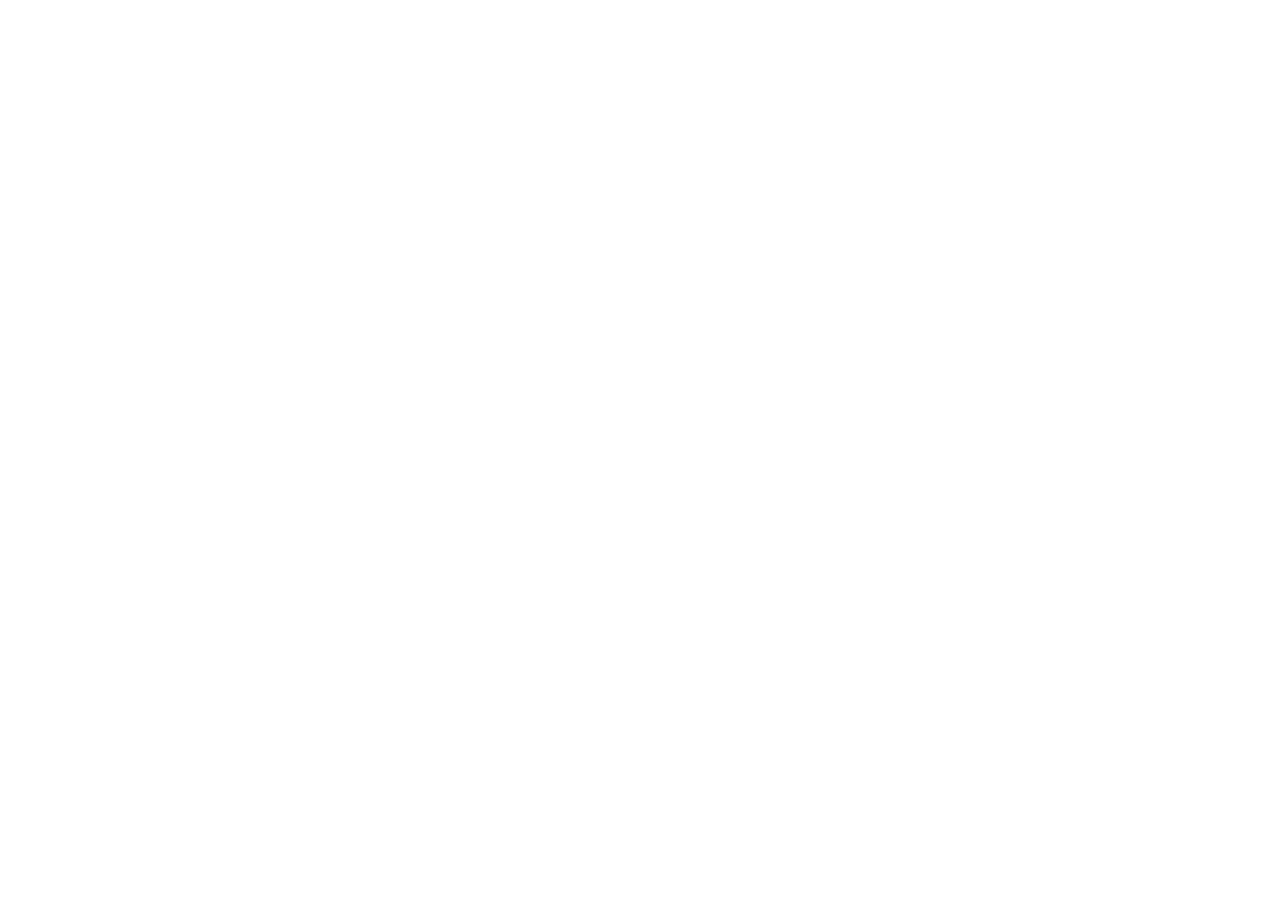
==== about.html @ 98552d1d "Init : création du dépôt, arborescence des fichiers et structure HTML de base" ====
<!DOCTYPE html>
<html lang="fr">
<head>
 <meta charset="UTF-8">
 <meta name="viewport" content="width=device-width, initial-scale=1.0">
 <title>AfriTalent — Accueil</title>
 <!-- Bootstrap 5 via CDN : feuille de style -->
 <link
href="https://cdn.jsdelivr.net/npm/bootstrap@5.3.0/dist/css/bootstrap.min.css"
rel="stylesheet">
 <!-- Votre feuille de style personnelle -->
 <link rel="stylesheet" href="css/style.css">
</head>
<body>
 <!-- Le contenu de la page sera ajoute ici -->
 <!-- Bootstrap 5 via CDN : script JavaScript -->
 <script
src="https://cdn.jsdelivr.net/npm/bootstrap@5.3.0/dist/js/bootstrap.bundle.min.js"
></script>
 <!-- Votre script JavaScript -->
 <script src="js/main.js"></script>
 </body>
</html>
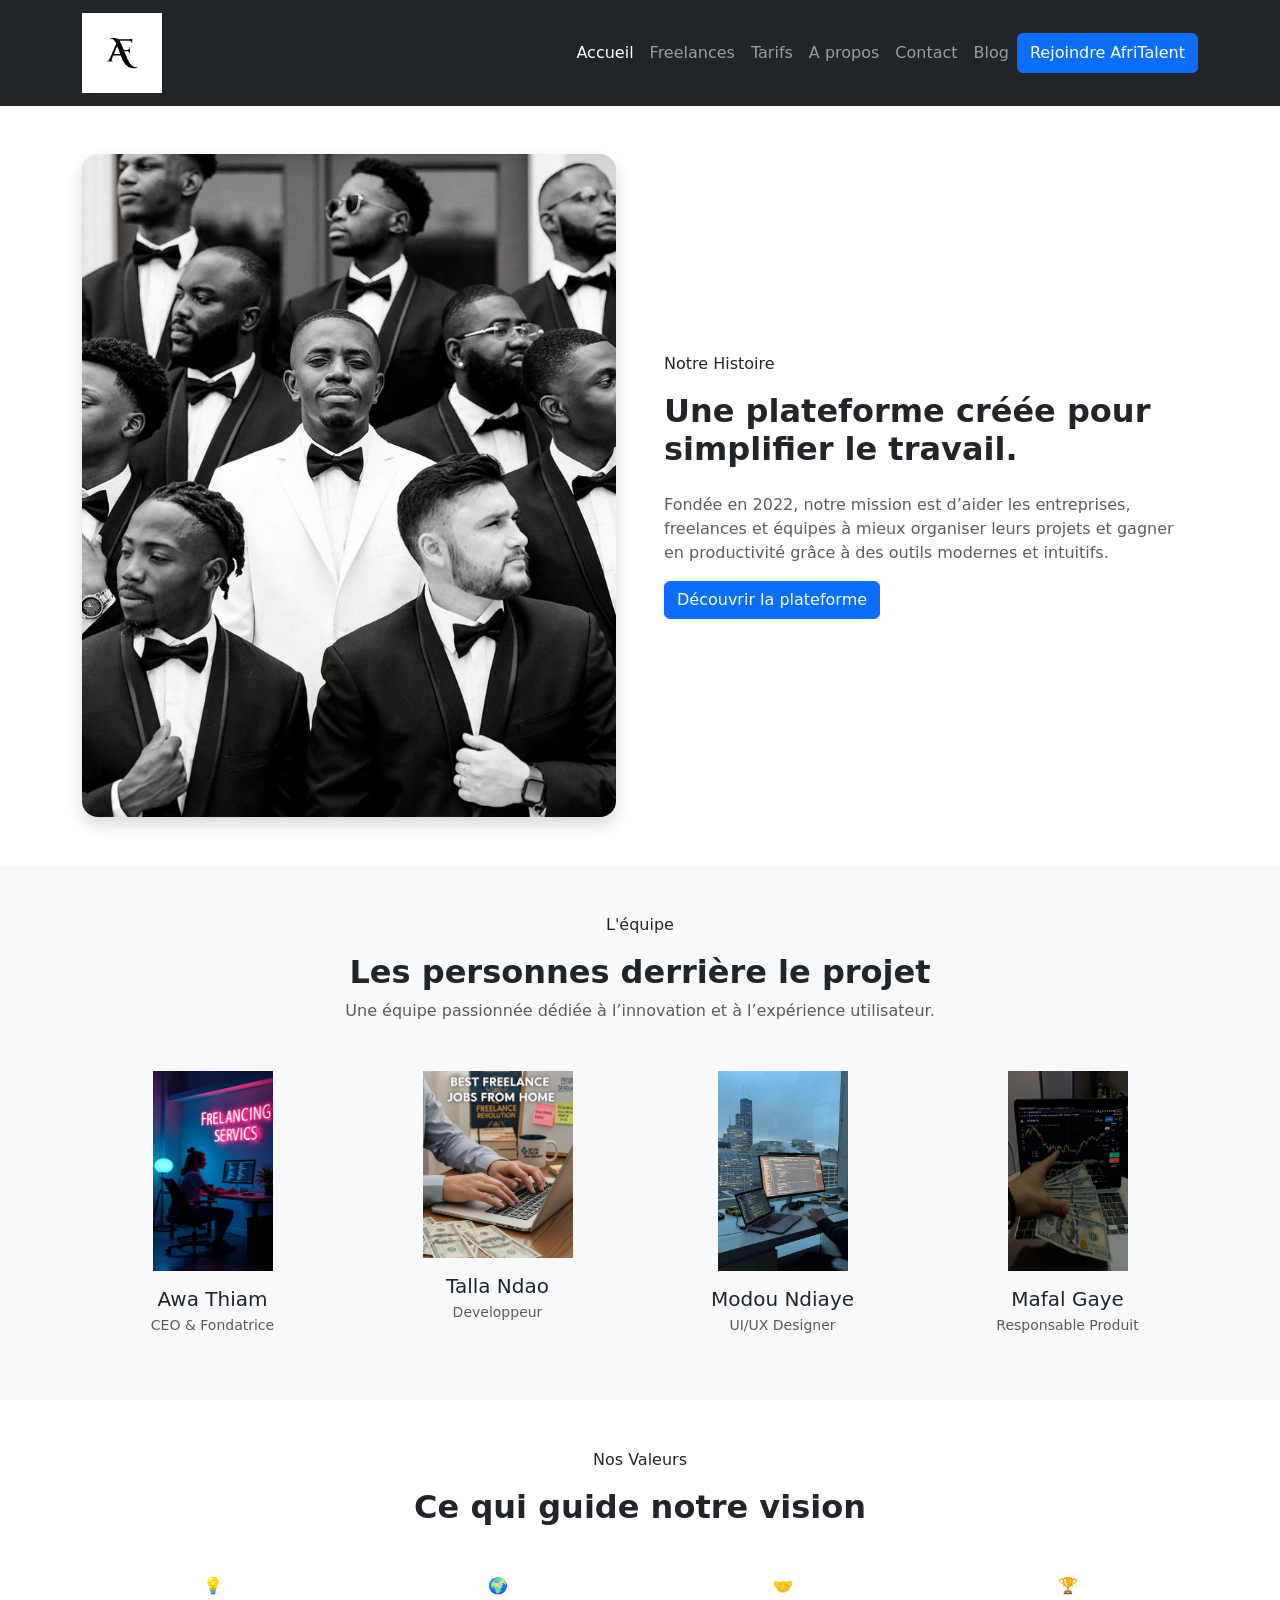
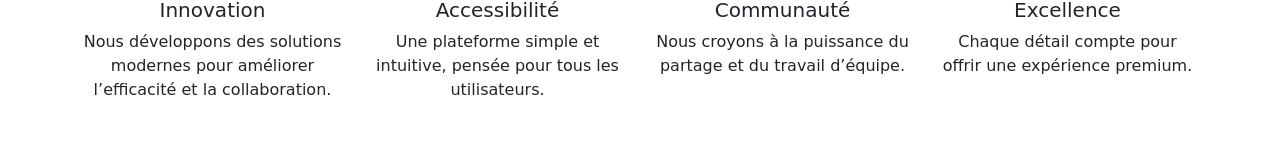
==== commit 509087a9: "HTML : structure complète des 5 pages avec sections et contenu texte" ====
--- a/about.html
+++ b/about.html
@@ -13,6 +13,226 @@
 </head>
 <body>
  <!-- Le contenu de la page sera ajoute ici -->
+  <nav class="navbar navbar-expand-lg navbar-dark bg-dark">
+ <div class="container">
+ <a class="navbar-brand" href="index.html"><img src="images/logo.png" alt="logo" width="80px"></a>
+ <button class="navbar-toggler" type="button"
+ data-bs-toggle="collapse"
+ data-bs-target="#navMenu"
+ aria-controls="navMenu"
+ aria-expanded="false"
+ aria-label="Toggle navigation">
+ <span class="navbar-toggler-icon"></span>
+ </button>
+ <div class="collapse navbar-collapse" id="navMenu">
+ <ul class="navbar-nav ms-auto">
+ <li class="nav-item"><a class="nav-link active"
+href="index.html">Accueil</a></li>
+ <li class="nav-item"><a class="nav-link"
+href="freelances.html">Freelances</a></li>
+ <li class="nav-item"><a class="nav-link"
+href="tarifs.html">Tarifs</a></li>
+ <li class="nav-item"><a class="nav-link" href="about.html">A
+propos</a></li>
+ <li class="nav-item"><a class="nav-link"
+href="contact.html">Contact</a></li>
+<li class="nav-item"><a class="nav-link"
+href="blog.html">Blog</a></li>
+
+<button class="btn btn-primary">Rejoindre AfriTalent</button>
+ </ul>
+ </div>
+ </div>
+ </nav>
+
+
+<section class="history-section container py-5">
+  <div class="row align-items-center g-5">
+
+    <div class="col-lg-6">
+      <img
+        src="images/WhatsApp Image 2026-05-12 at 22.22.07.jpeg"
+        alt="Notre équipe"
+        class="img-fluid rounded-4 shadow"
+      >
+    </div>
+
+    <div class="col-lg-6">
+      <span class="section-badge">Notre Histoire</span>
+
+      <h2 class="fw-bold mt-3 mb-4">
+        Une plateforme créée pour simplifier le travail.
+      </h2>
+
+      <p class="text-muted mb-3">
+        Fondée en 2022, notre mission est d’aider les entreprises,
+        freelances et équipes à mieux organiser leurs projets et gagner
+        en productivité grâce à des outils modernes et intuitifs.
+      </p>
+
+      <button class="btn btn-primary">
+        Découvrir la plateforme
+      </button>
+    </div>
+
+  </div>
+</section>
+
+
+<section class="team-section py-5 bg-light">
+  <div class="container">
+
+    <div class="text-center mb-5">
+      <span class="section-badge">L'équipe</span>
+
+      <h2 class="fw-bold mt-3">
+        Les personnes derrière le projet
+      </h2>
+
+      <p class="text-muted">
+        Une équipe passionnée dédiée à l’innovation et à l’expérience utilisateur.
+      </p>
+    </div>
+
+    <div class="row g-4">
+
+      <div class="col-md-6 col-lg-3">
+        <div class="team-card text-center">
+          <img
+            src="images/img1.jpeg"
+            alt=""
+            class="team-img"
+            width="120"
+            height="200"
+          >
+
+          <h5 class="mt-3 mb-1">Awa Thiam</h5>
+          <p class="text-muted small">CEO & Fondatrice</p>
+        </div>
+      </div>
+
+
+      <div class="col-md-6 col-lg-3">
+        <div class="team-card text-center">
+          <img
+            src="images/img2.jpeg"
+            alt=""
+            class="team-img"
+            width="150"
+          >
+
+          <h5 class="mt-3 mb-1">Talla Ndao</h5>
+          <p class="text-muted small">Developpeur</p>
+        </div>
+      </div>
+
+
+      <div class="col-md-6 col-lg-3">
+        <div class="team-card text-center">
+          <img
+            src="images/img3.jpeg"
+            alt=""
+            class="team-img"
+            width="130"
+            height="200"
+          >
+
+          <h5 class="mt-3 mb-1">Modou Ndiaye</h5>
+          <p class="text-muted small">UI/UX Designer</p>
+        </div>
+      </div>
+
+
+      <div class="col-md-6 col-lg-3">
+        <div class="team-card text-center">
+          <img
+            src="images/img4.jpeg"
+            alt=""
+            class="team-img"
+            width="120"
+            height="200"
+          >
+
+          <h5 class="mt-3 mb-1">Mafal Gaye</h5>
+          <p class="text-muted small">Responsable Produit</p>
+        </div>
+      </div>
+
+    </div>
+  </div>
+</section>
+
+
+<section class="values-section container py-5">
+
+  <div class="text-center mb-5">
+    <span class="section-badge">Nos Valeurs</span>
+
+    <h2 class="fw-bold mt-3">
+      Ce qui guide notre vision
+    </h2>
+  </div>
+
+  <div class="row g-4">
+
+    <!-- Valeur 1 -->
+    <div class="col-md-6 col-lg-3">
+      <div class="value-card text-center">
+        <div class="icon">💡</div>
+
+        <h5>Innovation</h5>
+
+        <p>
+          Nous développons des solutions modernes pour améliorer
+          l’efficacité et la collaboration.
+        </p>
+      </div>
+    </div>
+
+    <!-- Valeur 2 -->
+    <div class="col-md-6 col-lg-3">
+      <div class="value-card text-center">
+        <div class="icon">🌍</div>
+
+        <h5>Accessibilité</h5>
+
+        <p>
+          Une plateforme simple et intuitive, pensée pour tous
+          les utilisateurs.
+        </p>
+      </div>
+    </div>
+
+    <!-- Valeur 3 -->
+    <div class="col-md-6 col-lg-3">
+      <div class="value-card text-center">
+        <div class="icon">🤝</div>
+
+        <h5>Communauté</h5>
+
+        <p>
+          Nous croyons à la puissance du partage et du travail d’équipe.
+        </p>
+      </div>
+    </div>
+
+    <!-- Valeur 4 -->
+    <div class="col-md-6 col-lg-3">
+      <div class="value-card text-center">
+        <div class="icon">🏆</div>
+
+        <h5>Excellence</h5>
+
+        <p>
+          Chaque détail compte pour offrir une expérience premium.
+        </p>
+      </div>
+    </div>
+
+  </div>
+</section>
+
+
  <!-- Bootstrap 5 via CDN : script JavaScript -->
  <script
 src="https://cdn.jsdelivr.net/npm/bootstrap@5.3.0/dist/js/bootstrap.bundle.min.js"
@@ -20,4 +240,5 @@
  <!-- Votre script JavaScript -->
  <script src="js/main.js"></script>
  </body>
-</html>+</html>
+
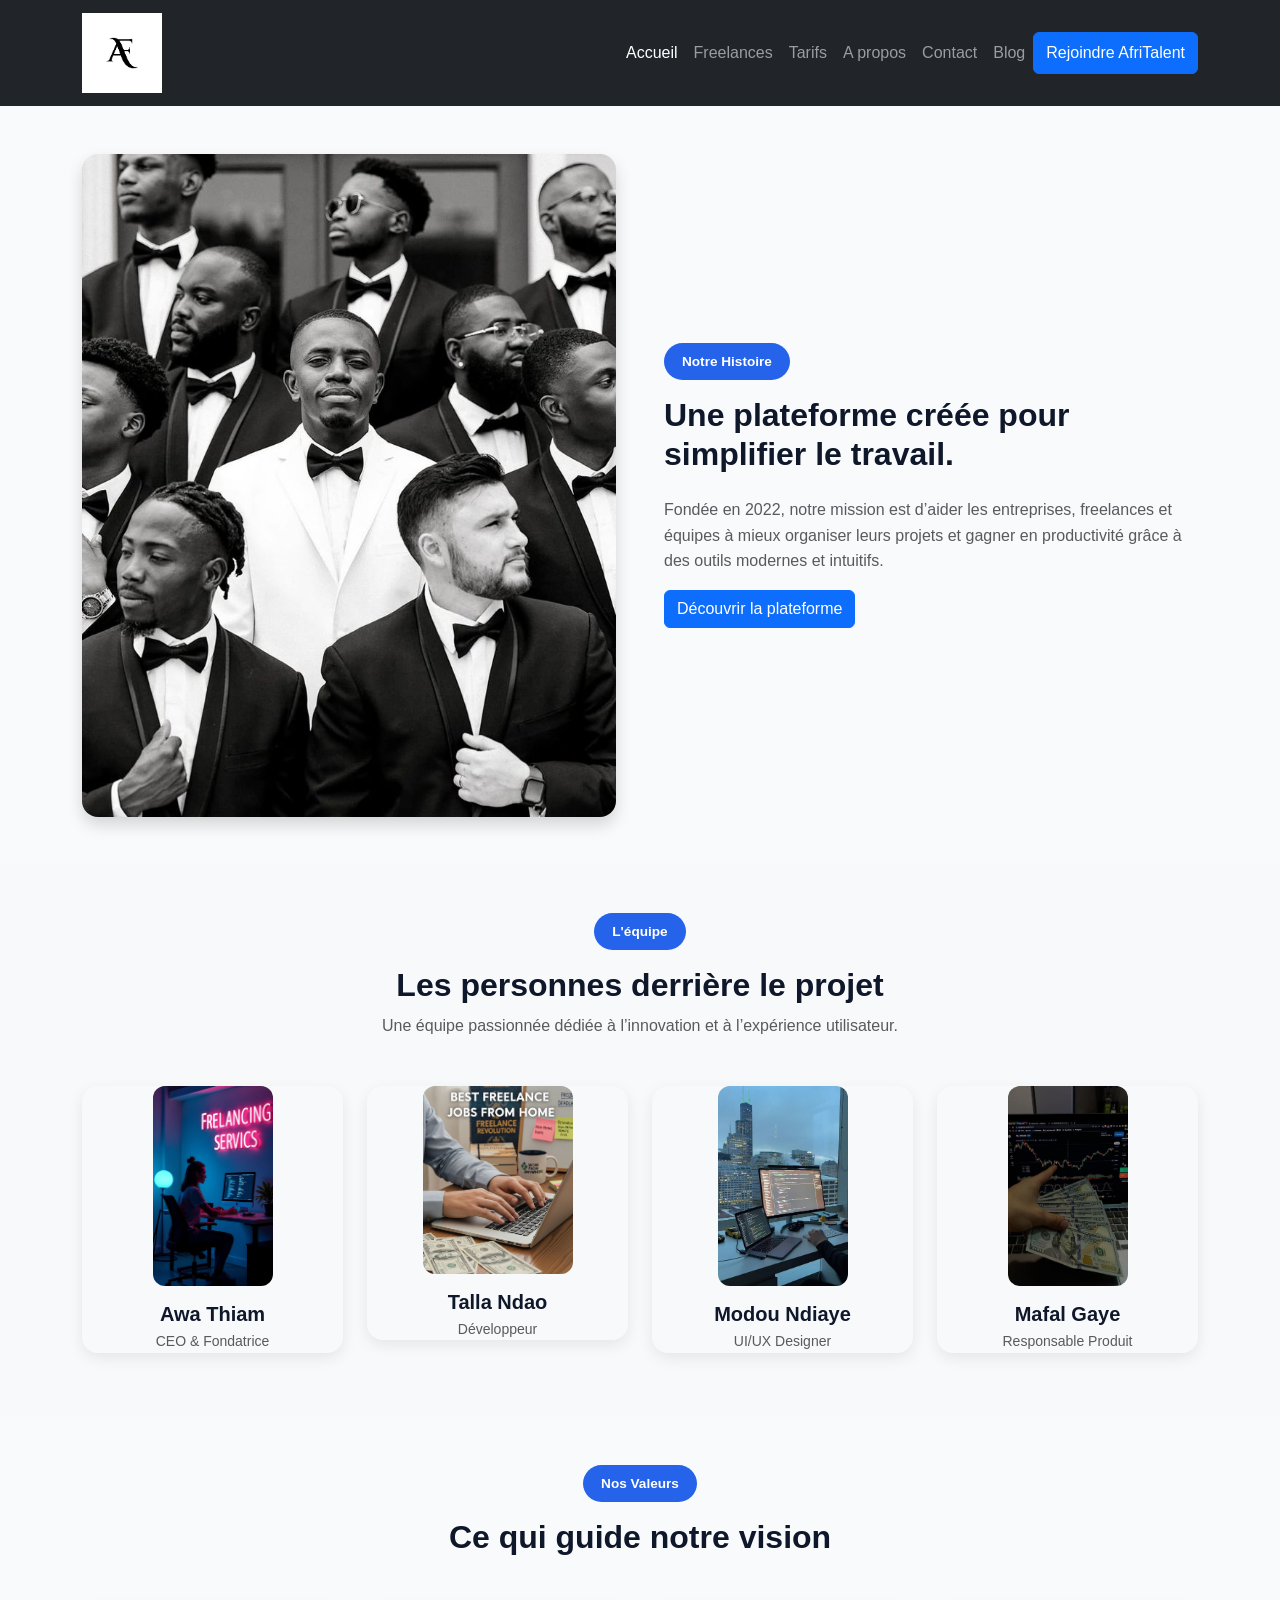
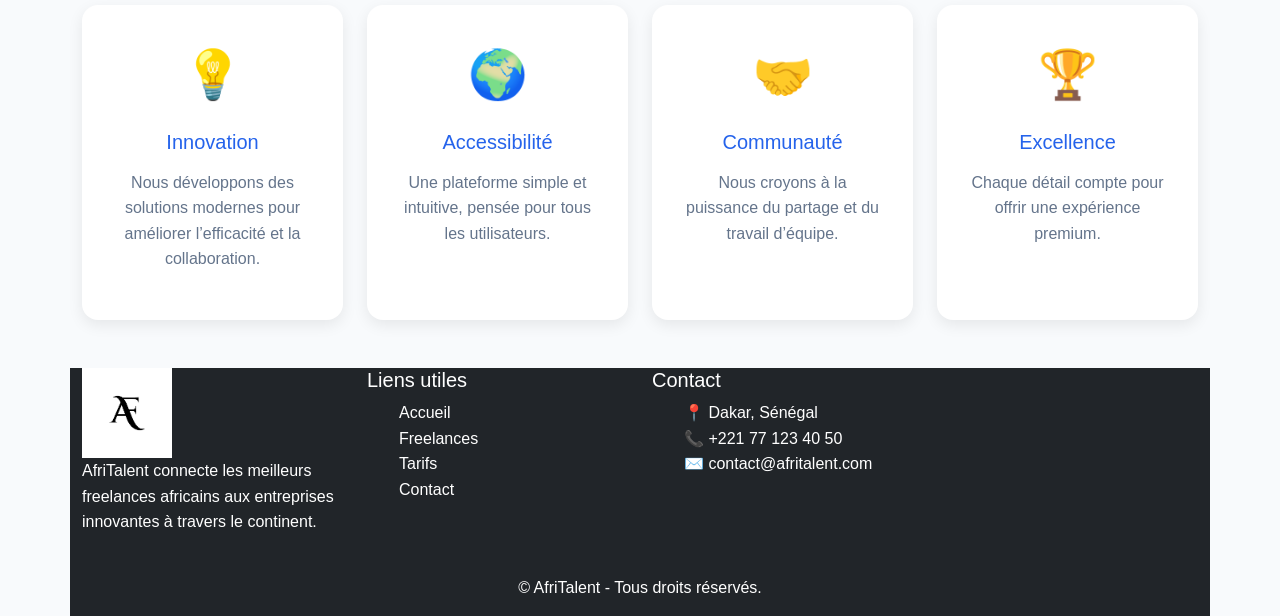
==== commit 35bdfa10: "CSS : Bento Grid, sections hero et catégories, effets hover" ====
--- a/about.html
+++ b/about.html
@@ -96,69 +96,39 @@
 
     <div class="row g-4">
 
-      <div class="col-md-6 col-lg-3">
-        <div class="team-card text-center">
-          <img
-            src="images/img1.jpeg"
-            alt=""
-            class="team-img"
-            width="120"
-            height="200"
-          >
-
-          <h5 class="mt-3 mb-1">Awa Thiam</h5>
-          <p class="text-muted small">CEO & Fondatrice</p>
-        </div>
-      </div>
-
-
-      <div class="col-md-6 col-lg-3">
-        <div class="team-card text-center">
-          <img
-            src="images/img2.jpeg"
-            alt=""
-            class="team-img"
-            width="150"
-          >
-
-          <h5 class="mt-3 mb-1">Talla Ndao</h5>
-          <p class="text-muted small">Developpeur</p>
-        </div>
-      </div>
-
-
-      <div class="col-md-6 col-lg-3">
-        <div class="team-card text-center">
-          <img
-            src="images/img3.jpeg"
-            alt=""
-            class="team-img"
-            width="130"
-            height="200"
-          >
-
-          <h5 class="mt-3 mb-1">Modou Ndiaye</h5>
-          <p class="text-muted small">UI/UX Designer</p>
-        </div>
-      </div>
-
-
-      <div class="col-md-6 col-lg-3">
-        <div class="team-card text-center">
-          <img
-            src="images/img4.jpeg"
-            alt=""
-            class="team-img"
-            width="120"
-            height="200"
-          >
-
-          <h5 class="mt-3 mb-1">Mafal Gaye</h5>
-          <p class="text-muted small">Responsable Produit</p>
-        </div>
-      </div>
-
-    </div>
+  <div class="col-md-6 col-lg-3">
+    <div class="team-card text-center">
+      <img src="images/img1.jpeg" class="team-img" width="120" height="200">
+      <h5 class="mt-3 mb-1">Awa Thiam</h5>
+      <p class="text-muted small">CEO & Fondatrice</p>
+    </div>
+  </div>
+
+  <div class="col-md-6 col-lg-3">
+    <div class="team-card text-center">
+      <img src="images/img2.jpeg" class="team-img" width="150">
+      <h5 class="mt-3 mb-1">Talla Ndao</h5>
+      <p class="text-muted small">Développeur</p>
+    </div>
+  </div>
+
+  <div class="col-md-6 col-lg-3">
+    <div class="team-card text-center">
+      <img src="images/img3.jpeg" class="team-img" width="130" height="200">
+      <h5 class="mt-3 mb-1">Modou Ndiaye</h5>
+      <p class="text-muted small">UI/UX Designer</p>
+    </div>
+  </div>
+
+  <div class="col-md-6 col-lg-3">
+    <div class="team-card text-center">
+      <img src="images/img4.jpeg" class="team-img" width="120" height="200">
+      <h5 class="mt-3 mb-1">Mafal Gaye</h5>
+      <p class="text-muted small">Responsable Produit</p>
+    </div>
+  </div>
+
+</div>
   </div>
 </section>
 
@@ -231,6 +201,95 @@
 
   </div>
 </section>
+
+<footer id="footer">
+
+  <div class="container">
+
+    <div class="row bg-dark">
+
+      <div class="col-lg-3 col-md-6 mb-4">
+
+        <div class="footer-logo">
+
+          <img
+            src="images/logo.png"
+            alt="Logo AfriTalent"
+            width="90"
+          >
+
+        </div>
+
+        <p class="footer-description text-white">
+          AfriTalent connecte les meilleurs freelances africains
+          aux entreprises innovantes à travers le continent.
+        </p>
+
+      </div>
+
+      <div class="col-lg-3 col-md-6 mb-4 text-white">
+
+        <h5 class="text-white">
+          Liens utiles
+        </h5>
+
+        <ul class="footer-links">
+
+          <li>
+            <a href="index.html" class="text-white">Accueil</a>
+          </li>
+
+          <li>
+            <a href="freelances.html" class="text-white">Freelances</a>
+          </li>
+
+          <li>
+            <a href="tarifs.html" class="text-white">Tarifs</a>
+          </li>
+
+          <li>
+            <a href="contact.html" class="text-white">Contact</a>
+          </li>
+
+        </ul>
+
+      </div>
+
+      <div class="col-lg-3 col-md-6 mb-4 text-white">
+
+        <h5>
+          Contact
+        </h5>
+
+        <ul class="footer-contact">
+
+          <li>
+            📍 Dakar, Sénégal
+          </li>
+
+          <li>
+            📞 +221 77 123 40 50
+          </li>
+
+          <li>
+            ✉️ contact@afritalent.com
+          </li>
+
+        </ul>
+
+      </div>
+      
+
+      <div>
+
+        <p class="text-center text-white">
+          © <span id="year"></span> AfriTalent - Tous droits réservés.
+        </p>
+    </div>
+    </div>
+  </div>
+
+</footer>
 
 
  <!-- Bootstrap 5 via CDN : script JavaScript -->
--- a/css/style.css
+++ b/css/style.css
@@ -0,0 +1,382 @@
+:root {
+  /* Couleurs */
+  --color-primary: #2563eb;
+  --color-secondary: #1e293b;
+  --color-background: #f8fafc;
+  --color-surface: #ffffff;
+  --color-border: #0f172a;
+  --color-text: #0f172a;
+
+  /* Polices */
+  --font-main: "Inter", sans-serif;
+  --font-title: "Poppins", sans-serif;
+
+  /* Tailles de texte */
+  --text-sm: 0.875rem;
+  --text-md: 1rem;
+  --text-lg: 1.5rem;
+
+  /* Espacements */
+  --spacing-sm: 0.5rem;
+  --spacing-md: 1rem;
+  --spacing-lg: 2rem;
+
+  /* Bordures */
+  --radius-sm: 6px;
+  --radius-md: 12px;
+}
+
+
+
+/* Import Google Fonts */
+@import url('https://fonts.googleapis.com/css2?family=Inter:wght@400;500;600;700&family=Poppins:wght@500;600;700&display=swap');
+
+/* Variables */
+:root {
+  --font-main: "Inter", sans-serif;
+  --font-title: "Poppins", sans-serif;
+}
+
+/* Application des polices */
+body {
+  font-family: var(--font-main);
+}
+
+h1,
+h2,
+h3,
+h4,
+h5,
+h6 {
+  font-family: var(--font-title);
+}
+
+
+
+:root {
+  /* Palette principale */
+  --color-primary: #2563eb;       /* Bleu principal */
+  /* --color-primary-dark: #0000ff;  Bleu foncé */
+
+  /* Couleurs de fond */
+  --color-background: #f8fafc;    /* Fond global */
+  /* --color-surface: #ffffff;       Cartes / sections */
+
+  /* Texte */
+  --color-text: #0f172a;          /* Texte principal */
+  --color-text-light: #64748b;    /* Texte secondaire */
+
+  /* États */
+  --color-success: #00ff00;       /* Succès */
+  --color-warning: #f59e0b;       /* Avertissement */
+  --color-danger: #dc2626;        /* Erreur */
+
+  --color-border: #e2e8f0;
+}
+
+
+
+   /* RESET CSS */
+
+*,
+*::before,
+*::after {
+  margin: 0;
+  padding: 0;
+  box-sizing: border-box;
+}
+
+
+html {
+  font-size: 16px;
+  scroll-behavior: smooth;
+}
+
+
+body {
+  font-family: "Inter", sans-serif;
+  line-height: 1.6;
+
+  background-color: #f8fafc;
+  color: #0f172a;
+
+  min-height: 100vh;
+}
+
+img {
+  max-width: 100%;
+  display: block;
+}
+
+a {
+  text-decoration: none;
+  color: inherit;
+}
+
+ul,
+ol {
+  list-style: none;
+}
+
+button,
+input,
+textarea,
+select {
+  font: inherit;
+}
+
+
+/* =========================
+COMMIT 4
+========================= */
+
+/* HERO */
+
+/* =========================
+TEAM CARDS
+========================= */
+
+.team-card {
+/* background: #ffffff; */
+border-radius: 16px;
+box-shadow: 0 5px 15px rgba(0,0,0,0.08);
+transition: all 0.3s ease;
+}
+
+/* Hover */
+.team-card:hover {
+transform: translateY(-10px);
+box-shadow: 0 15px 30px rgba(0,0,0,0.15);
+}
+
+/* Image équipe */
+.team-img {
+border-radius: 12px;
+object-fit: cover;
+margin: 0 auto;
+}
+
+/* Nom */
+.team-card h5 {
+font-weight: 700;
+margin-top: 15px;
+}
+
+/* Badge section (si utilisé ailleurs aussi) */
+.section-badge {
+display: inline-block;
+background: #2563eb;
+color: white;
+padding: 6px 14px;
+border-radius: 20px;
+font-size: 0.85rem;
+}
+
+
+
+#hero {
+/* min-height: 80vh; */
+display: flex;
+align-items: center;
+background: linear-gradient(135deg, #2563eb, #1e40af);
+color: black;
+}
+
+#hero .container {
+display: grid;
+grid-template-columns: 1.5fr 1fr;
+gap: 3rem;
+/* align-items: center; */
+}
+
+#hero h1 {
+font-size: 3.5rem;
+font-weight: 700;
+margin-bottom: 1rem;
+}
+
+#hero p {
+font-size: 1.2rem;
+margin-bottom: 1.5rem;
+}
+
+/* =========================
+BENTO GRID
+========================= */
+
+.bento-grid {
+display: grid;
+grid-template-columns: repeat(3, 1fr);
+gap: 20px;
+margin-top: 2rem;
+}
+
+.bento-card {
+border: none;
+border-radius: 16px;
+padding: 1rem;
+background: white;
+box-shadow: 0 5px 15px rgba(0,0,0,.08);
+transition: all .3s ease;
+}
+
+.bento-card:hover {
+transform: translateY(-8px);
+}
+
+.card-large {
+grid-column: span 2;
+}
+
+.card-tall {
+grid-row: span 2;
+}
+
+.step-number {
+display: inline-block;
+background: var(--color-primary);
+color: white;
+padding: 6px 12px;
+border-radius: 20px;
+margin-bottom: 10px;
+}
+
+.icon {
+font-size: 2.5rem;
+margin-bottom: 10px;
+}
+
+/* =========================
+SERVICES
+========================= */
+
+#services .card {
+border: none;
+border-radius: 15px;
+overflow: hidden;
+transition: all .3s ease;
+cursor: pointer;
+}
+
+#services .card:hover {
+transform: translateY(-10px);
+box-shadow: 0 15px 30px rgba(0,0,0,.15);
+}
+
+#services .card img {
+object-fit: cover;
+}
+
+/* =========================
+VALEURS
+========================= */
+
+.values-section {
+background: var(--color-background);
+}
+
+.section-badge {
+display: inline-block;
+background: var(--color-primary);
+color: white;
+padding: 8px 18px;
+border-radius: 30px;
+font-weight: 600;
+}
+
+.value-card {
+background: white;
+padding: 2rem;
+border-radius: 16px;
+height: 100%;
+box-shadow: 0 5px 15px rgba(0,0,0,.08);
+transition: all .3s ease;
+}
+
+.value-card:hover {
+transform: translateY(-10px);
+box-shadow: 0 15px 30px rgba(0,0,0,.15);
+}
+
+.value-card .icon {
+font-size: 3rem;
+margin-bottom: 1rem;
+}
+
+.value-card h5 {
+color: var(--color-primary);
+margin-bottom: 1rem;
+}
+
+.value-card p {
+color: var(--color-text-light);
+}
+
+/* =========================
+TEMOIGNAGES
+========================= */
+
+#temoignages .card {
+border: none;
+border-radius: 20px;
+overflow: hidden;
+box-shadow: 0 10px 25px rgba(0,0,0,.12);
+}
+
+.carousel-control-prev-icon,
+.carousel-control-next-icon {
+background-color: var(--color-primary);
+border-radius: 50%;
+padding: 20px;
+}
+
+/* =========================
+CTA
+========================= */
+
+#cta {
+background: linear-gradient(135deg, #2563eb, #1e40af);
+color: white;
+text-align: center;
+padding: 80px 0;
+}
+
+#cta .btn {
+margin-top: 20px;
+}
+
+/* =========================
+RESPONSIVE
+========================= */
+
+@media (max-width: 768px) {
+
+```
+#hero .container {
+    grid-template-columns: 1fr;
+    text-align: center;
+}
+
+#hero h1 {
+    font-size: 2.2rem;
+}
+
+.bento-grid {
+    grid-template-columns: 1fr;
+}
+
+.card-large,
+.card-tall {
+    grid-column: auto;
+    grid-row: auto;
+}
+
+#services .card {
+    width: 100% !important;
+}
+```
+
+}
+
+
+ 
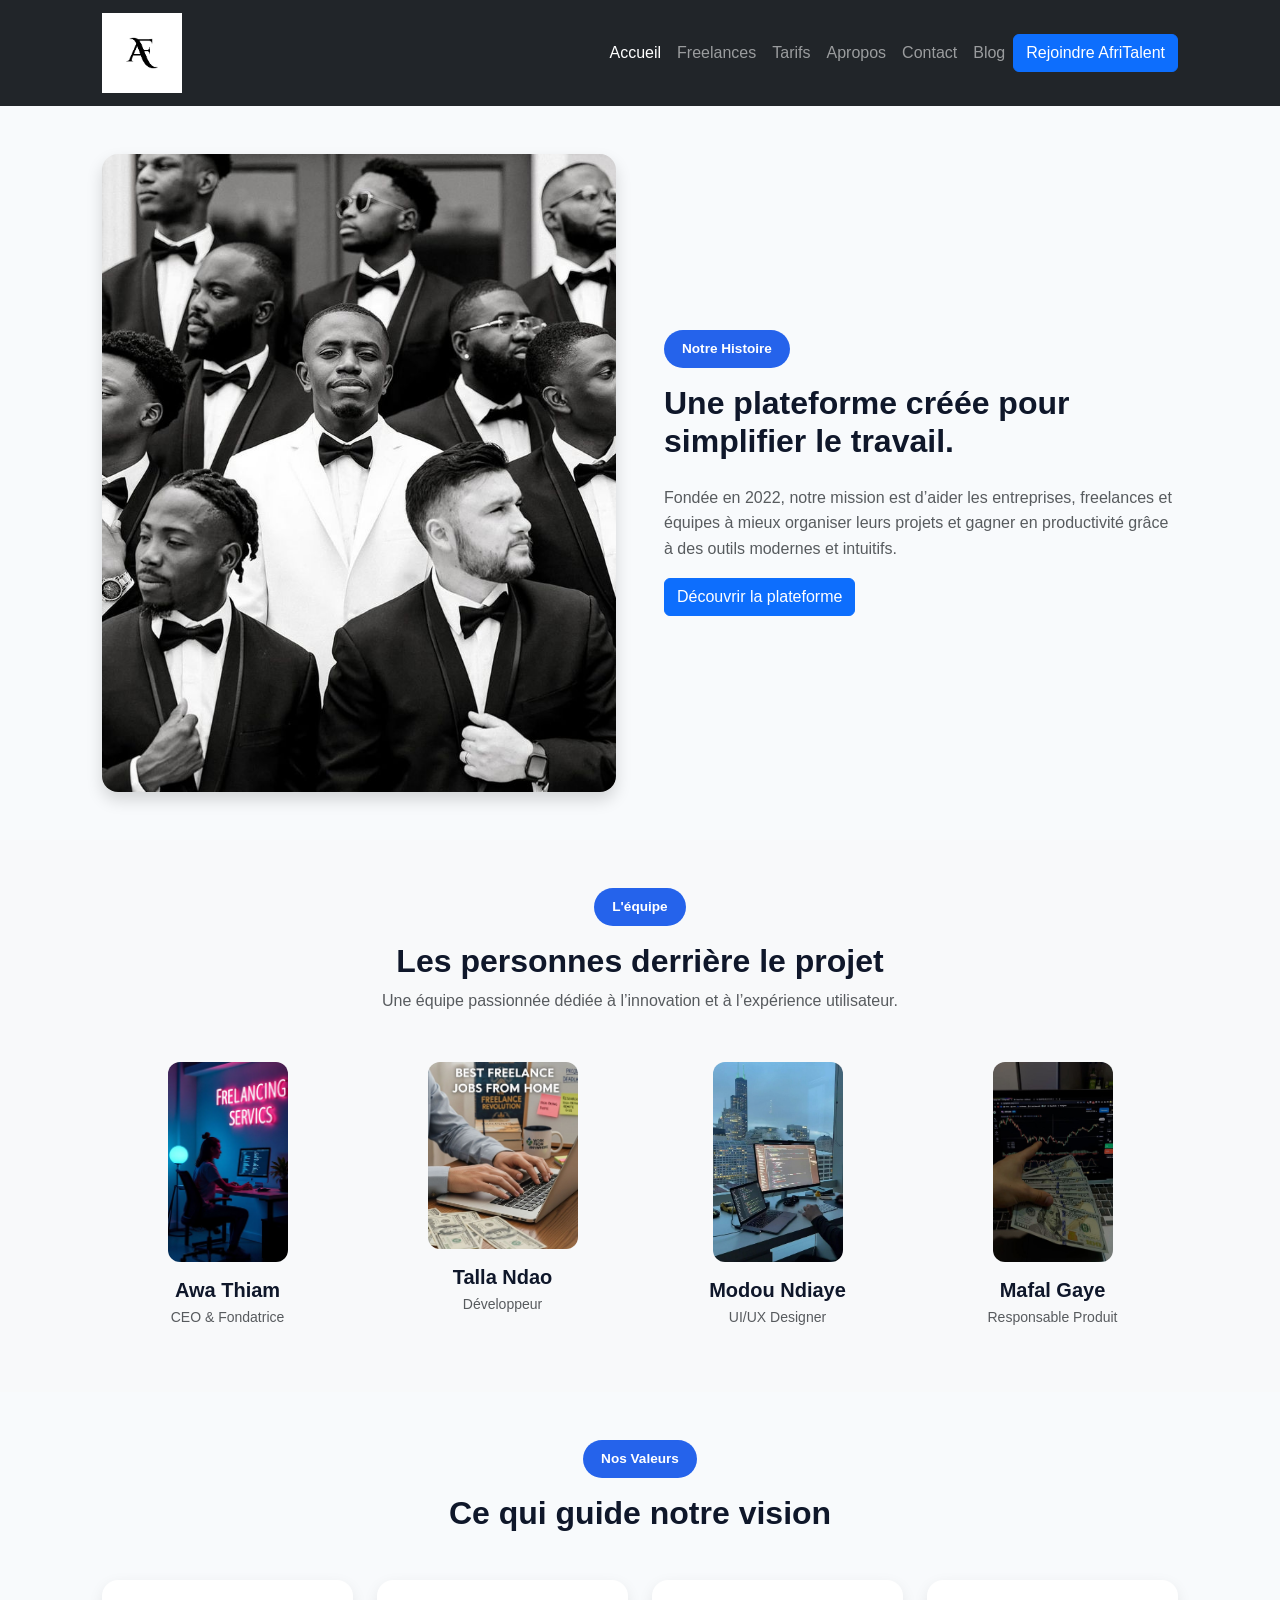
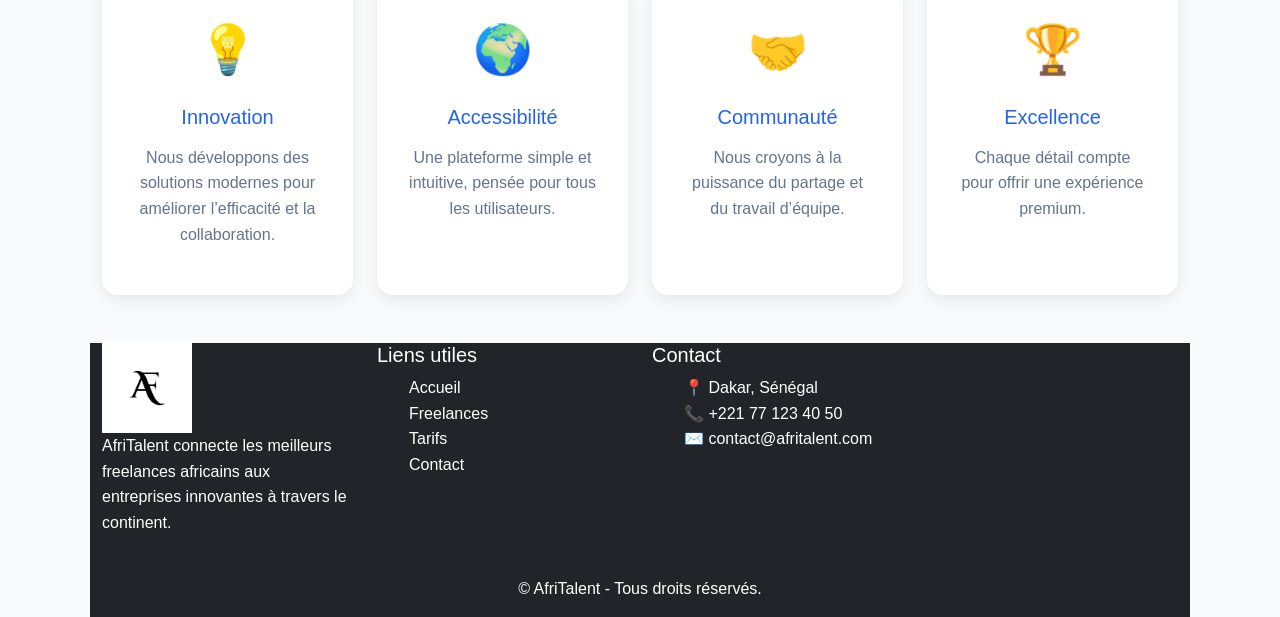
==== commit 598fdb89: "CSS : responsive design mobile et tablette, media queries" ====
--- a/about.html
+++ b/about.html
@@ -26,18 +26,25 @@
  </button>
  <div class="collapse navbar-collapse" id="navMenu">
  <ul class="navbar-nav ms-auto">
- <li class="nav-item"><a class="nav-link active"
-href="index.html">Accueil</a></li>
- <li class="nav-item"><a class="nav-link"
-href="freelances.html">Freelances</a></li>
- <li class="nav-item"><a class="nav-link"
-href="tarifs.html">Tarifs</a></li>
- <li class="nav-item"><a class="nav-link" href="about.html">A
-propos</a></li>
- <li class="nav-item"><a class="nav-link"
-href="contact.html">Contact</a></li>
-<li class="nav-item"><a class="nav-link"
-href="blog.html">Blog</a></li>
+  <li class="nav-item">
+    <a class="nav-link active"href="index.html">Accueil</a>
+  </li>
+  <li class="nav-item">
+    <a class="nav-link"href="freelances.html">Freelances</a>
+  </li>
+ <li class="nav-item">
+    <a class="nav-link"href="tarifs.html">Tarifs</a>
+  </li>
+ <li class="nav-item">
+    <a class="nav-link" href="about.html">Apropos</a>
+  </li>
+ <li class="nav-item">
+    <a class="nav-link"href="contact.html">Contact</a>
+  </li>
+  <li class="nav-item">
+    <a class="nav-link"href="blog.html">Blog</a>
+  </li>
+</ul>
 
 <button class="btn btn-primary">Rejoindre AfriTalent</button>
  </ul>
@@ -98,7 +105,7 @@
 
   <div class="col-md-6 col-lg-3">
     <div class="team-card text-center">
-      <img src="images/img1.jpeg" class="team-img" width="120" height="200">
+      <img src="images/img1.jpeg" class="team-img" width="120" height="200" alt="Awa">
       <h5 class="mt-3 mb-1">Awa Thiam</h5>
       <p class="text-muted small">CEO & Fondatrice</p>
     </div>
@@ -106,7 +113,7 @@
 
   <div class="col-md-6 col-lg-3">
     <div class="team-card text-center">
-      <img src="images/img2.jpeg" class="team-img" width="150">
+      <img src="images/img2.jpeg" class="team-img" width="150" alt="Talla">
       <h5 class="mt-3 mb-1">Talla Ndao</h5>
       <p class="text-muted small">Développeur</p>
     </div>
@@ -114,7 +121,7 @@
 
   <div class="col-md-6 col-lg-3">
     <div class="team-card text-center">
-      <img src="images/img3.jpeg" class="team-img" width="130" height="200">
+      <img src="images/img3.jpeg" class="team-img" width="130" height="200" alt="Modou">
       <h5 class="mt-3 mb-1">Modou Ndiaye</h5>
       <p class="text-muted small">UI/UX Designer</p>
     </div>
@@ -122,7 +129,7 @@
 
   <div class="col-md-6 col-lg-3">
     <div class="team-card text-center">
-      <img src="images/img4.jpeg" class="team-img" width="120" height="200">
+      <img src="images/img4.jpeg" class="team-img" width="120" height="200" alt="Mafal">
       <h5 class="mt-3 mb-1">Mafal Gaye</h5>
       <p class="text-muted small">Responsable Produit</p>
     </div>
--- a/css/style.css
+++ b/css/style.css
@@ -26,7 +26,9 @@
   --radius-md: 12px;
 }
 
-
+.ziz{
+    width: 12rem;
+}
 
 /* Import Google Fonts */
 @import url('https://fonts.googleapis.com/css2?family=Inter:wght@400;500;600;700&family=Poppins:wght@500;600;700&display=swap');
@@ -131,13 +133,9 @@
 ========================= */
 
 /* HERO */
-
-/* =========================
 TEAM CARDS
-========================= */
-
 .team-card {
-/* background: #ffffff; */
+background: #ffffff;
 border-radius: 16px;
 box-shadow: 0 5px 15px rgba(0,0,0,0.08);
 transition: all 0.3s ease;
@@ -246,9 +244,7 @@
 margin-bottom: 10px;
 }
 
-/* =========================
 SERVICES
-========================= */
 
 #services .card {
 border: none;
@@ -267,9 +263,7 @@
 object-fit: cover;
 }
 
-/* =========================
 VALEURS
-========================= */
 
 .values-section {
 background: var(--color-background);
@@ -312,9 +306,7 @@
 color: var(--color-text-light);
 }
 
-/* =========================
 TEMOIGNAGES
-========================= */
 
 #temoignages .card {
 border: none;
@@ -330,9 +322,7 @@
 padding: 20px;
 }
 
-/* =========================
 CTA
-========================= */
 
 #cta {
 background: linear-gradient(135deg, #2563eb, #1e40af);
@@ -345,13 +335,15 @@
 margin-top: 20px;
 }
 
-/* =========================
-RESPONSIVE
-========================= */
+/* Commit5 */
+
+
+/* RESPONSIVE */
+
 
 @media (max-width: 768px) {
 
-```
+
 #hero .container {
     grid-template-columns: 1fr;
     text-align: center;
@@ -374,9 +366,27 @@
 #services .card {
     width: 100% !important;
 }
-```
-
-}
-
-
- 
+}
+
+/* MOBILE */
+@media (max-width: 375px) {
+
+#hero h1 {
+    font-size: 1.6rem;
+}
+
+#hero p {
+    font-size: 0.9rem;
+}
+}
+
+/* DESKTOP LARGE */
+@media (min-width: 1200px) {
+
+#hero h1 {
+    font-size: 3.5rem;
+}
+.container {
+    max-width: 1100px;
+}
+}
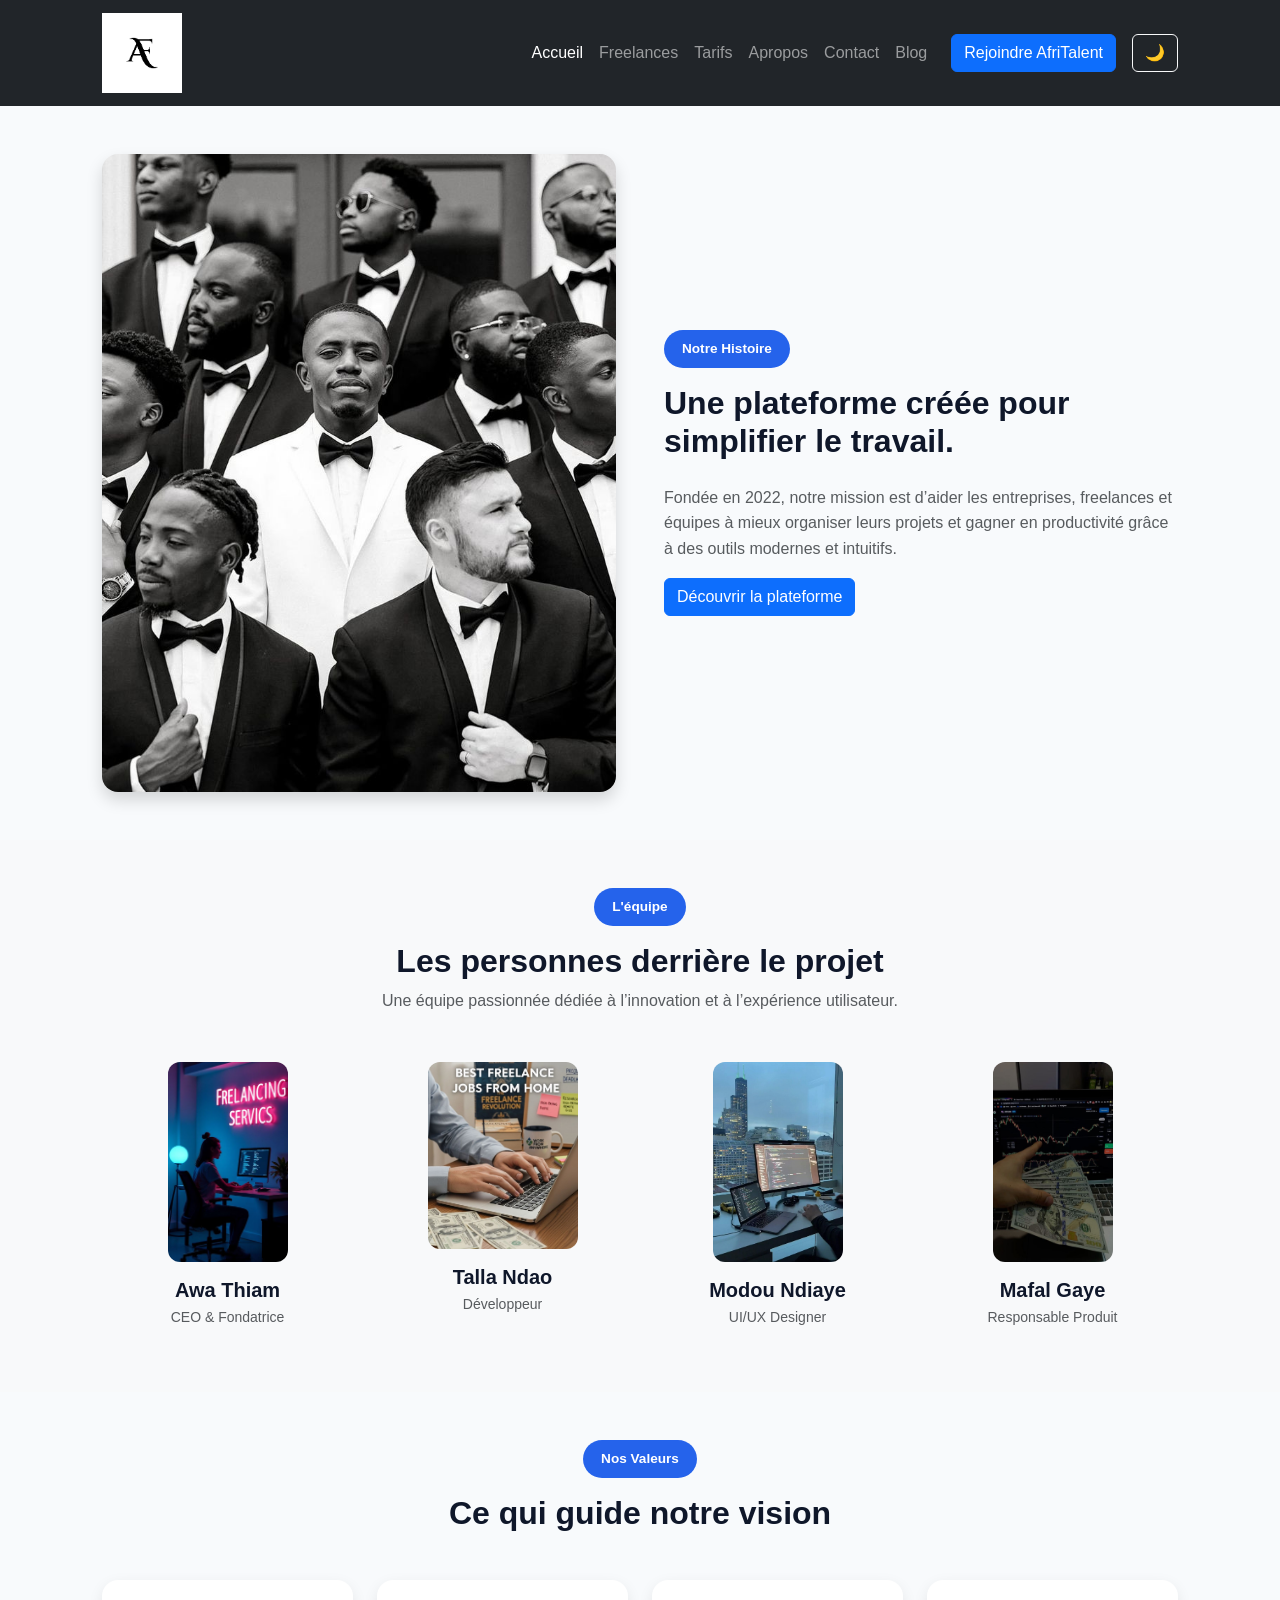
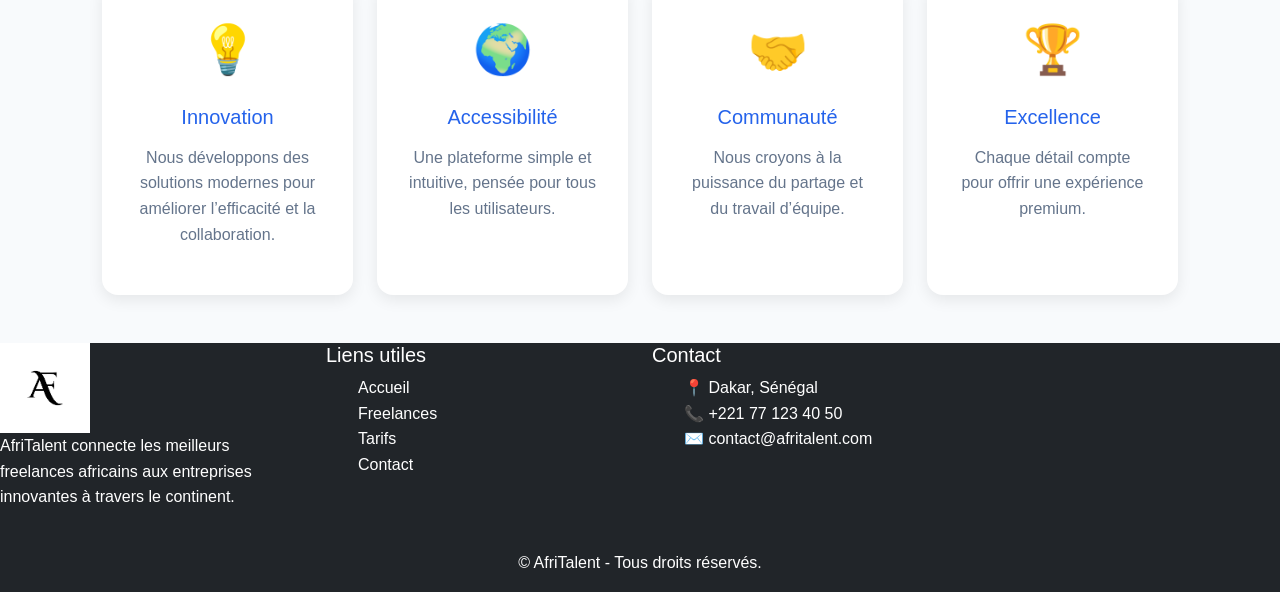
==== commit 3161ec81: "JS : dark mode avec localStorage, navbar dynamique au scroll" ====
--- a/about.html
+++ b/about.html
@@ -13,45 +13,43 @@
 </head>
 <body>
  <!-- Le contenu de la page sera ajoute ici -->
-  <nav class="navbar navbar-expand-lg navbar-dark bg-dark">
- <div class="container">
- <a class="navbar-brand" href="index.html"><img src="images/logo.png" alt="logo" width="80px"></a>
- <button class="navbar-toggler" type="button"
- data-bs-toggle="collapse"
- data-bs-target="#navMenu"
- aria-controls="navMenu"
- aria-expanded="false"
- aria-label="Toggle navigation">
- <span class="navbar-toggler-icon"></span>
- </button>
- <div class="collapse navbar-collapse" id="navMenu">
- <ul class="navbar-nav ms-auto">
-  <li class="nav-item">
-    <a class="nav-link active"href="index.html">Accueil</a>
-  </li>
-  <li class="nav-item">
-    <a class="nav-link"href="freelances.html">Freelances</a>
-  </li>
- <li class="nav-item">
-    <a class="nav-link"href="tarifs.html">Tarifs</a>
-  </li>
- <li class="nav-item">
-    <a class="nav-link" href="about.html">Apropos</a>
-  </li>
- <li class="nav-item">
-    <a class="nav-link"href="contact.html">Contact</a>
-  </li>
-  <li class="nav-item">
-    <a class="nav-link"href="blog.html">Blog</a>
-  </li>
-</ul>
-
-<button class="btn btn-primary">Rejoindre AfriTalent</button>
- </ul>
- </div>
- </div>
- </nav>
-
+  
+<nav class="navbar navbar-expand-lg navbar-dark bg-dark">
+  <div class="container">
+
+    <a class="navbar-brand" href="index.html">
+      <img src="images/logo.png" alt="logo" width="80px">
+    </a>
+
+    <button class="navbar-toggler" type="button"
+    aria-label="nav"
+      data-bs-toggle="collapse"
+      data-bs-target="#navMenu">
+      <span class="navbar-toggler-icon"></span>
+    </button>
+
+    <div class="collapse navbar-collapse" id="navMenu">
+
+      <ul class="navbar-nav ms-auto">
+        <li class="nav-item"><a class="nav-link active" href="index.html">Accueil</a></li>
+        <li class="nav-item"><a class="nav-link" href="freelances.html">Freelances</a></li>
+        <li class="nav-item"><a class="nav-link" href="tarifs.html">Tarifs</a></li>
+        <li class="nav-item"><a class="nav-link" href="about.html">Apropos</a></li>
+        <li class="nav-item"><a class="nav-link" href="contact.html">Contact</a></li>
+        <li class="nav-item"><a class="nav-link" href="blog.html">Blog</a></li>
+      </ul>
+
+      <button class="btn btn-primary ms-3">
+        Rejoindre AfriTalent
+      </button>
+
+      <button id="themeToggle" class="btn btn-outline-light ms-3">
+        🌙
+      </button>
+
+    </div>
+  </div>
+</nav>
 
 <section class="history-section container py-5">
   <div class="row align-items-center g-5">
@@ -211,7 +209,7 @@
 
 <footer id="footer">
 
-  <div class="container">
+  <!-- <div class="container"> -->
 
     <div class="row bg-dark">
 
@@ -294,7 +292,7 @@
         </p>
     </div>
     </div>
-  </div>
+  <!-- </div> -->
 
 </footer>
 
--- a/css/style.css
+++ b/css/style.css
@@ -389,4 +389,52 @@
 .container {
     max-width: 1100px;
 }
+}
+
+/* =========================
+   DARK MODE
+========================= */
+
+body.dark-mode{
+    background-color: black;
+    color:white;
+}
+
+body.dark-mode .card{
+    background:#1f1f1f;
+    color:white;
+}
+
+body.dark-mode .navbar{
+    background:#000 !important;
+}
+
+body.dark-mode footer{
+    background: red !important;
+}
+
+   NAVBAR SCROLL
+
+.navbar{
+    transition:all .3s ease;
+}
+
+.navbar.scrolled{
+    background:#000 !important;
+    box-shadow:0 4px 12px rgba(0,0,0,.2);
+    padding-top:5px;
+    padding-bottom:5px;
+}
+
+   /* BACK TO TOP */
+
+#backToTop{
+    position:fixed;
+    bottom:20px;
+    right:20px;
+    display:none;
+    z-index:999;
+    border-radius:50%;
+    width:50px;
+    height:50px;
 }
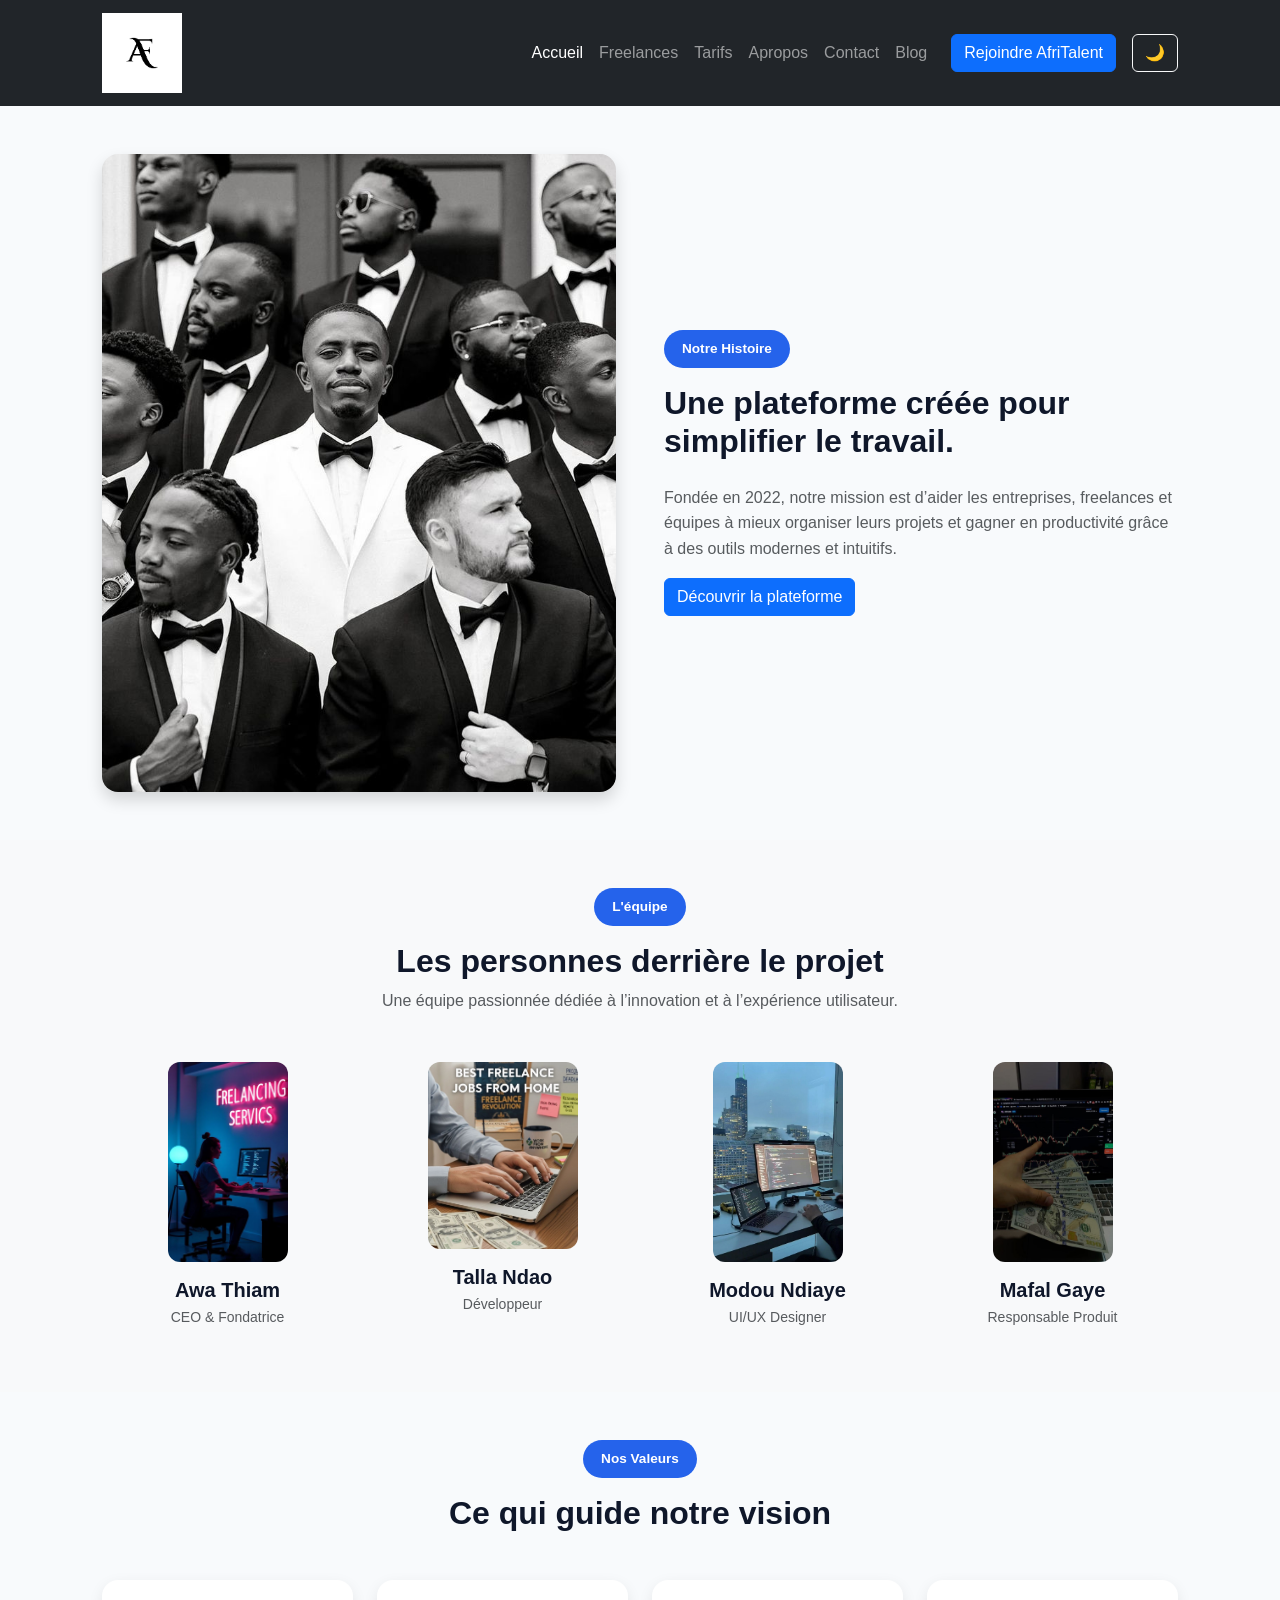
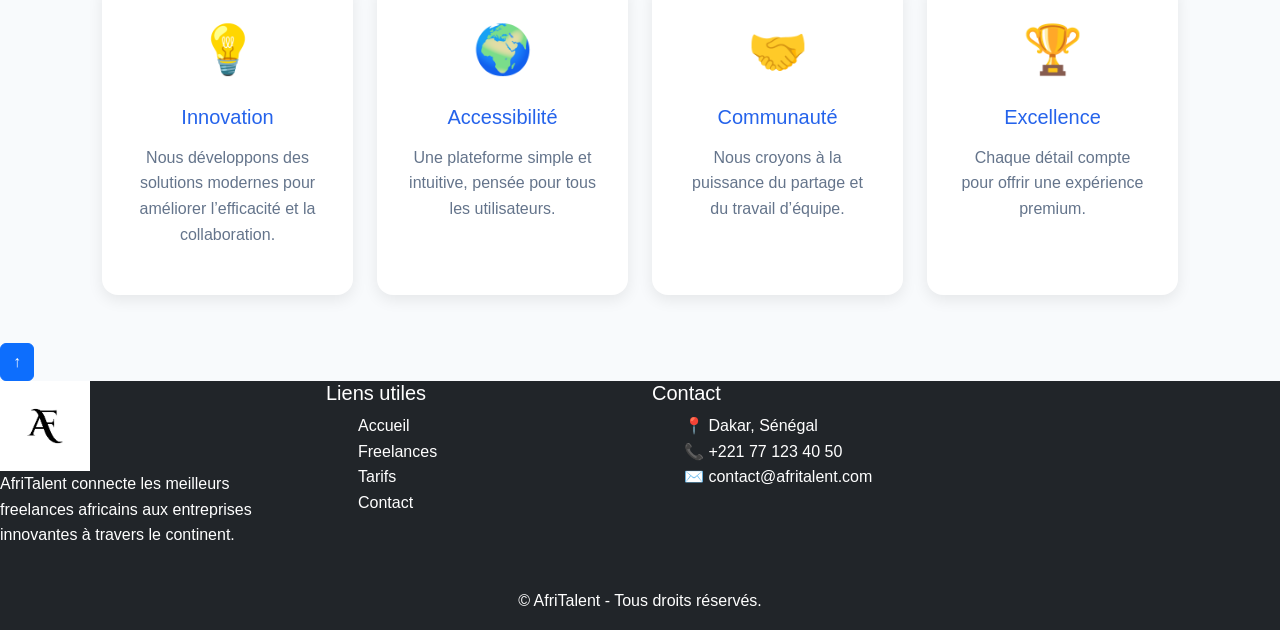
==== commit 4e140540: "JS : compteurs animés au scroll et animations fade-in des sections" ====
--- a/about.html
+++ b/about.html
@@ -51,7 +51,7 @@
   </div>
 </nav>
 
-<section class="history-section container py-5">
+<section class="history-section container py-5 fade-section">
   <div class="row align-items-center g-5">
 
     <div class="col-lg-6">
@@ -84,7 +84,7 @@
 </section>
 
 
-<section class="team-section py-5 bg-light">
+<section class="team-section py-5 bg-light fade-section">
   <div class="container">
 
     <div class="text-center mb-5">
@@ -138,7 +138,7 @@
 </section>
 
 
-<section class="values-section container py-5">
+<section class="values-section container py-5 fade-section">
 
   <div class="text-center mb-5">
     <span class="section-badge">Nos Valeurs</span>
@@ -206,6 +206,10 @@
 
   </div>
 </section>
+
+ <a href="#" class="back-to-top btn btn-primary">
+  ↑
+</a>
 
 <footer id="footer">
 
--- a/css/style.css
+++ b/css/style.css
@@ -406,11 +406,11 @@
 }
 
 body.dark-mode .navbar{
-    background:#000 !important;
+    background: gray !important;
 }
 
 body.dark-mode footer{
-    background: red !important;
+    background: gray !important;
 }
 
    NAVBAR SCROLL
@@ -428,13 +428,21 @@
 
    /* BACK TO TOP */
 
-#backToTop{
-    position:fixed;
-    bottom:20px;
-    right:20px;
+.backToTop{
     display:none;
-    z-index:999;
     border-radius:50%;
     width:50px;
     height:50px;
+}
+
+/* Commit7 */
+.fade-section{
+  opacity: 0;
+  transform: translateY(40px);
+  transition: all 0.8s ease;
+}
+
+.fade-section.visible{
+  opacity: 1;
+  transform: translateY(0);
 }
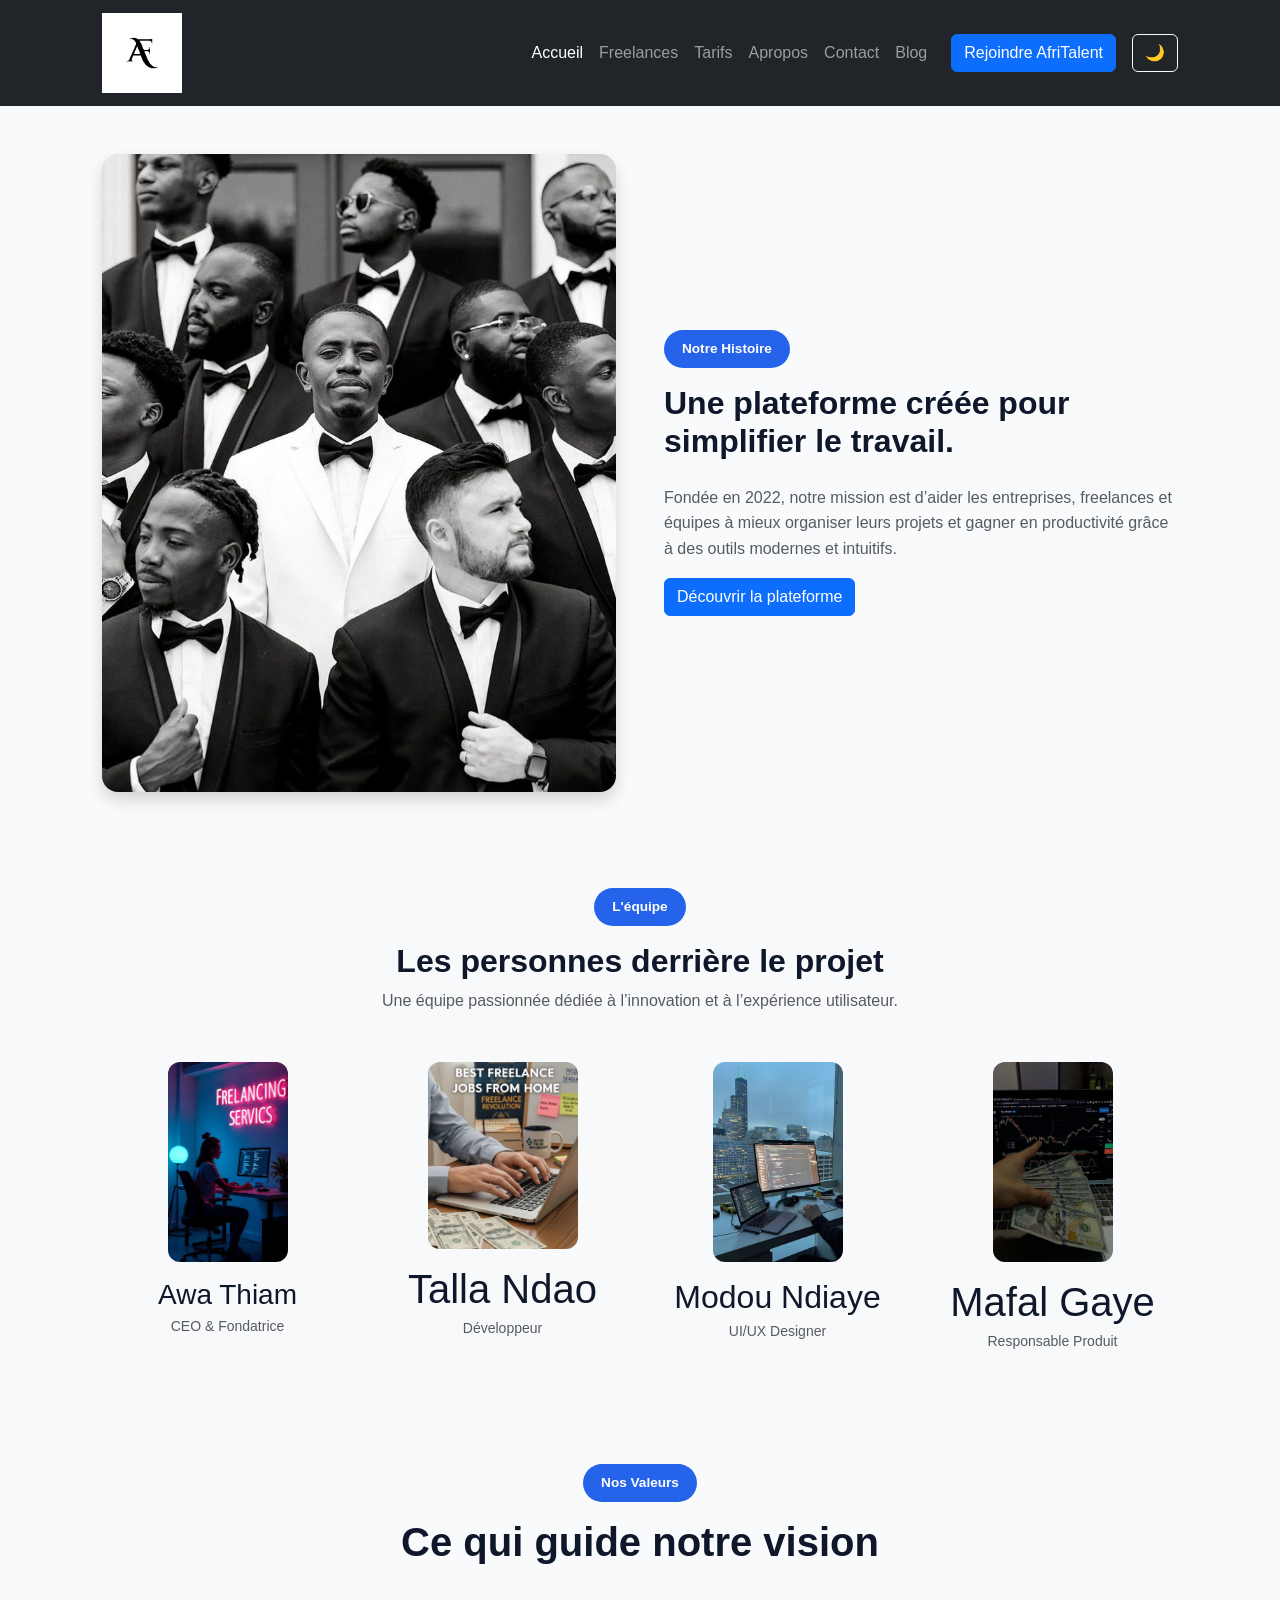
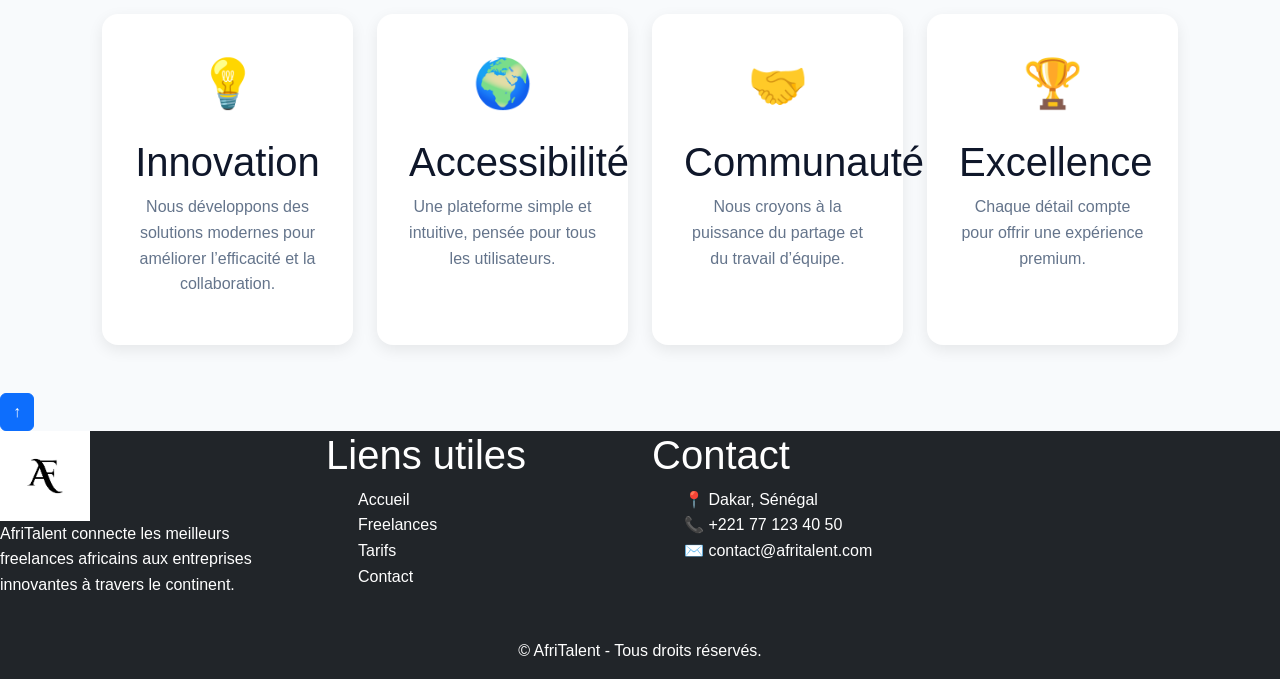
==== commit c286b82e: "Finalisation : corrections responsive, optimisation du code et commentaires" ====
--- a/about.html
+++ b/about.html
@@ -18,7 +18,7 @@
   <div class="container">
 
     <a class="navbar-brand" href="index.html">
-      <img src="images/logo.png" alt="logo" width="80px">
+      <img src="images/logo.png" alt="logo" width="80">
     </a>
 
     <button class="navbar-toggler" type="button"
@@ -56,7 +56,7 @@
 
     <div class="col-lg-6">
       <img
-        src="images/WhatsApp Image 2026-05-12 at 22.22.07.jpeg"
+        src="images/ziz.jpeg"
         alt="Notre équipe"
         class="img-fluid rounded-4 shadow"
       >
@@ -104,7 +104,7 @@
   <div class="col-md-6 col-lg-3">
     <div class="team-card text-center">
       <img src="images/img1.jpeg" class="team-img" width="120" height="200" alt="Awa">
-      <h5 class="mt-3 mb-1">Awa Thiam</h5>
+      <h3 class="mt-3 mb-1">Awa Thiam</h3>
       <p class="text-muted small">CEO & Fondatrice</p>
     </div>
   </div>
@@ -112,7 +112,7 @@
   <div class="col-md-6 col-lg-3">
     <div class="team-card text-center">
       <img src="images/img2.jpeg" class="team-img" width="150" alt="Talla">
-      <h5 class="mt-3 mb-1">Talla Ndao</h5>
+      <h1 class="mt-3 mb-1">Talla Ndao</h1>
       <p class="text-muted small">Développeur</p>
     </div>
   </div>
@@ -120,7 +120,7 @@
   <div class="col-md-6 col-lg-3">
     <div class="team-card text-center">
       <img src="images/img3.jpeg" class="team-img" width="130" height="200" alt="Modou">
-      <h5 class="mt-3 mb-1">Modou Ndiaye</h5>
+      <h2 class="mt-3 mb-1">Modou Ndiaye</h2>
       <p class="text-muted small">UI/UX Designer</p>
     </div>
   </div>
@@ -128,7 +128,7 @@
   <div class="col-md-6 col-lg-3">
     <div class="team-card text-center">
       <img src="images/img4.jpeg" class="team-img" width="120" height="200" alt="Mafal">
-      <h5 class="mt-3 mb-1">Mafal Gaye</h5>
+      <h1 class="mt-3 mb-1">Mafal Gaye</h1>
       <p class="text-muted small">Responsable Produit</p>
     </div>
   </div>
@@ -143,9 +143,9 @@
   <div class="text-center mb-5">
     <span class="section-badge">Nos Valeurs</span>
 
-    <h2 class="fw-bold mt-3">
+    <h1 class="fw-bold mt-3">
       Ce qui guide notre vision
-    </h2>
+    </h1>
   </div>
 
   <div class="row g-4">
@@ -155,7 +155,7 @@
       <div class="value-card text-center">
         <div class="icon">💡</div>
 
-        <h5>Innovation</h5>
+        <h1>Innovation</h1>
 
         <p>
           Nous développons des solutions modernes pour améliorer
@@ -169,7 +169,7 @@
       <div class="value-card text-center">
         <div class="icon">🌍</div>
 
-        <h5>Accessibilité</h5>
+        <h1>Accessibilité</h1>
 
         <p>
           Une plateforme simple et intuitive, pensée pour tous
@@ -183,7 +183,7 @@
       <div class="value-card text-center">
         <div class="icon">🤝</div>
 
-        <h5>Communauté</h5>
+        <h1>Communauté</h1>
 
         <p>
           Nous croyons à la puissance du partage et du travail d’équipe.
@@ -196,7 +196,7 @@
       <div class="value-card text-center">
         <div class="icon">🏆</div>
 
-        <h5>Excellence</h5>
+        <h1>Excellence</h1>
 
         <p>
           Chaque détail compte pour offrir une expérience premium.
@@ -238,9 +238,9 @@
 
       <div class="col-lg-3 col-md-6 mb-4 text-white">
 
-        <h5 class="text-white">
+        <h1 class="text-white">
           Liens utiles
-        </h5>
+        </h1>
 
         <ul class="footer-links">
 
@@ -266,9 +266,9 @@
 
       <div class="col-lg-3 col-md-6 mb-4 text-white">
 
-        <h5>
+        <h1>
           Contact
-        </h5>
+        </h1>
 
         <ul class="footer-contact">
 
